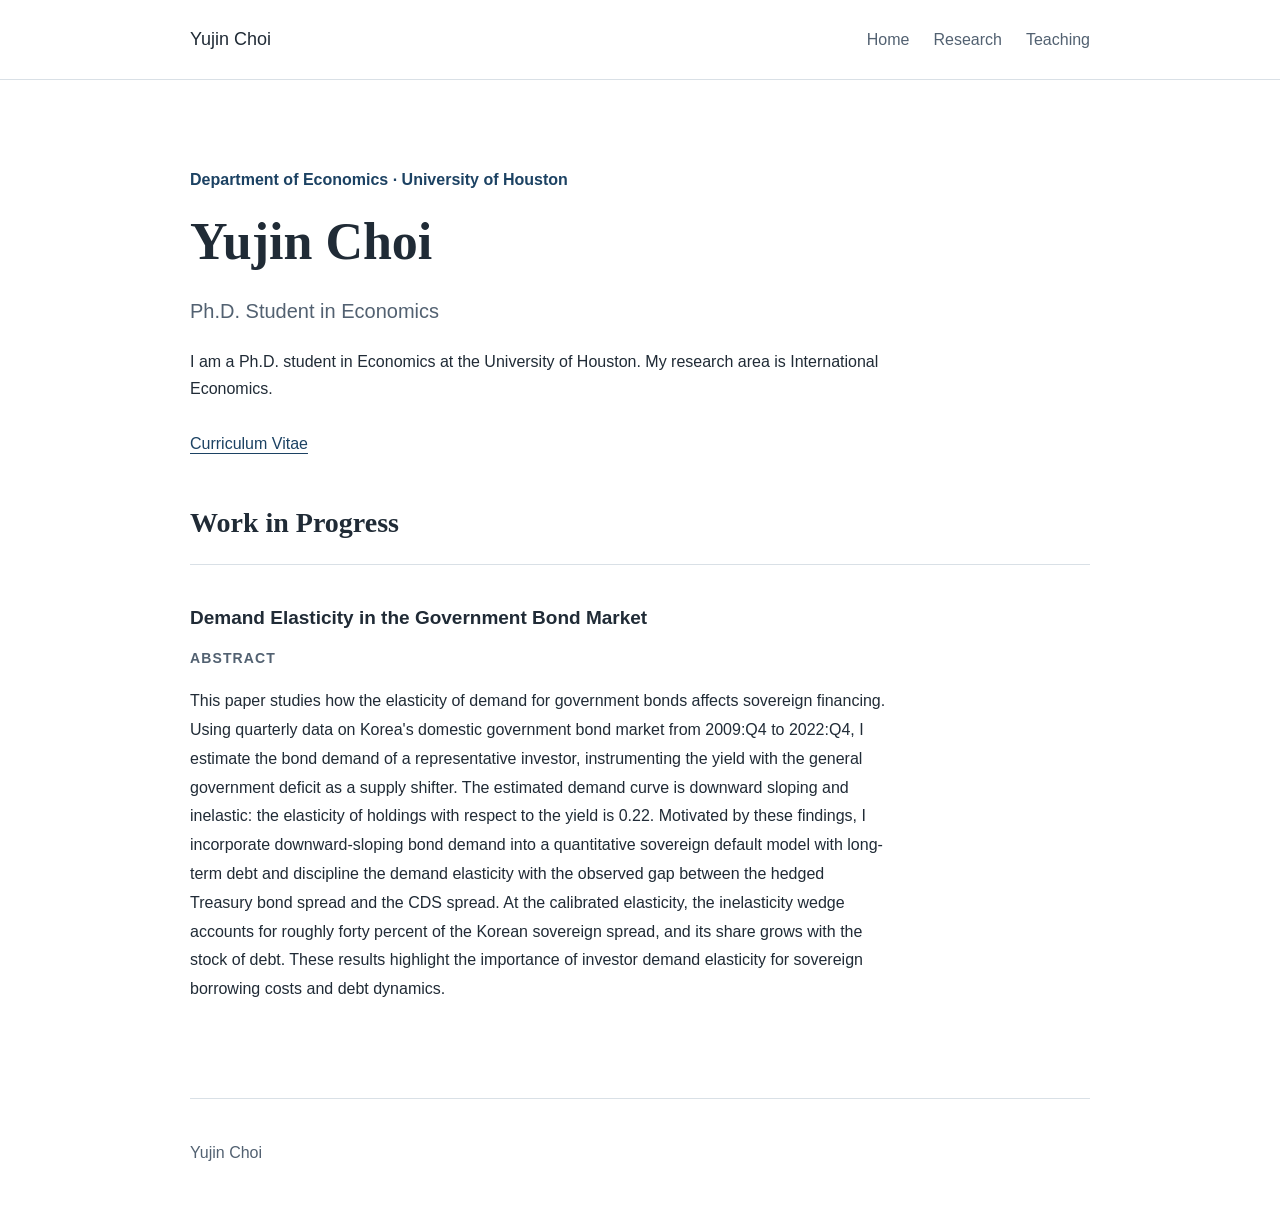
==== index.html @ 4df094a8 "Change site name from strong to anchor tag" ====
<!DOCTYPE html>
<html lang="en">
<head>
  <meta charset="UTF-8">
  <meta name="viewport" content="width=device-width, initial-scale=1">

  <title>Yujin Choi | Home</title>
  <meta name="description" content="Academic website of Yujin Choi.">

  <link rel="stylesheet" href="style.css">
</head>

<body>
  <header class="site-header">
    <div class="container">
      <a class="site-name" href="index.html">Yujin Choi</a>

      <nav>
        <a href="index.html">Home</a>
        <a href="research.html">Research</a>
        <a href="teaching.html">Teaching</a>
      </nav>
    </div>
  </header>

  <main class="container">
    <p class="eyebrow">Department of Economics · University of Houston</p>

    <h1>Yujin Choi</h1>

    <p class="intro">
      Ph.D. Student in Economics
    </p>

    <p>
      I am a Ph.D. student in Economics at the University of Houston.
      My research area is International Economics.
    </p>

    <p class="cv-link">
      <a href="files/cv_yujinchoi_2026_Sep.pdf">
        Curriculum Vitae
      </a>
    </p>

    <section class="work-in-progress" aria-labelledby="work-title">
      <h2 id="work-title">Work in Progress</h2>

      <article class="paper">
        <h3>
          Demand Elasticity in the Government Bond Market
        </h3>

        <p class="abstract-label">Abstract</p>

        <p class="abstract">
          This paper studies how the elasticity of demand for government bonds affects sovereign financing. Using quarterly data on Korea's domestic government bond market from 2009:Q4 to 2022:Q4, I estimate the bond demand of a representative investor, instrumenting the yield with the general government deficit as a supply shifter. The estimated demand curve is downward sloping and inelastic: the elasticity of holdings with respect to the yield is 0.22. Motivated by these findings, I incorporate downward-sloping bond demand into a quantitative sovereign default model with long-term debt and discipline the demand elasticity with the observed gap between the hedged Treasury bond spread and the CDS spread. At the calibrated elasticity, the inelasticity wedge accounts for roughly forty percent of the Korean sovereign spread, and its share grows with the stock of debt. These results highlight the importance of investor demand elasticity for sovereign borrowing costs and debt dynamics.
        </p>
      </article>
    </section>
  </main>

  <footer class="container">
    <p>Yujin Choi</p>
  </footer>
</body>
</html>
---- style.css ----
:root {
  --text: #202b36;
  --muted: #526171;
  --accent: #1c4263;
  --line: #d9e0e6;
}

* {
  box-sizing: border-box;
}

body {
  margin: 0;
  color: var(--text);
  font-family: Arial, sans-serif;
  font-size: 16px;
  line-height: 1.7;
}

.container {
  width: min(900px, calc(100% - 40px));
  margin: 0 auto;
}

.site-header {
  border-bottom: 1px solid var(--line);
  padding: 24px 0;
}

.site-header .container {
  display: flex;
  justify-content: space-between;
  align-items: center;
  gap: 24px;
}

.site-name {
  color: var(--text);
  font-size: 18px;
  text-decoration: none;
}

.site-name:hover {
  color: var(--accent);
  text-decoration: underline;
}

nav {
  display: flex;
  gap: 24px;
}

nav a {
  color: var(--muted);
  text-decoration: none;
}

nav a:hover {
  color: var(--accent);
  text-decoration: underline;
}

main {
  min-height: 70vh;
  padding: 70px 0;
}

h1,
h2,
h3 {
  line-height: 1.25;
}

h1 {
  font-family: Georgia, serif;
  font-size: 52px;
  margin: 0 0 20px;
}

h2 {
  font-family: Georgia, serif;
  font-size: 28px;
  margin-top: 45px;
}

h3 {
  font-size: 19px;
}

p {
  max-width: 700px;
}

.eyebrow {
  color: var(--accent);
  font-weight: bold;
}

.intro {
  color: var(--muted);
  font-size: 20px;
}

.button {
  display: inline-block;
  border: 1px solid var(--accent);
  color: var(--accent);
  padding: 10px 18px;
  text-decoration: none;
  margin-top: 20px;
}

.button:hover {
  background: var(--accent);
  color: white;
}
.cv-link {
  margin-top: 28px;
}

.cv-link a {
  color: var(--accent);
  text-decoration: underline;
  text-underline-offset: 4px;
}

.cv-link a:hover {
  color: var(--text);
}

.work-in-progress {
  margin-top: 48px;
}

.paper {
  border-top: 1px solid var(--line);
  padding-top: 22px;
}

.paper h3 {
  max-width: 700px;
  margin-bottom: 18px;
}

.abstract-label {
  color: var(--muted);
  font-size: 14px;
  font-weight: bold;
  letter-spacing: 0.08em;
  text-transform: uppercase;
  margin-bottom: 8px;
}

.abstract {
  max-width: 700px;
  margin-bottom: 24px;
  line-height: 1.8;
  text-align: left;
}

footer {
  border-top: 1px solid var(--line);
  color: var(--muted);
  padding: 24px 0;
}

@media (max-width: 600px) {
  .site-header .container {
    align-items: flex-start;
    flex-direction: column;
  }

  nav {
    gap: 16px;
  }

  h1 {
    font-size: 40px;
  }

  main {
    padding: 45px 0;
  }
}
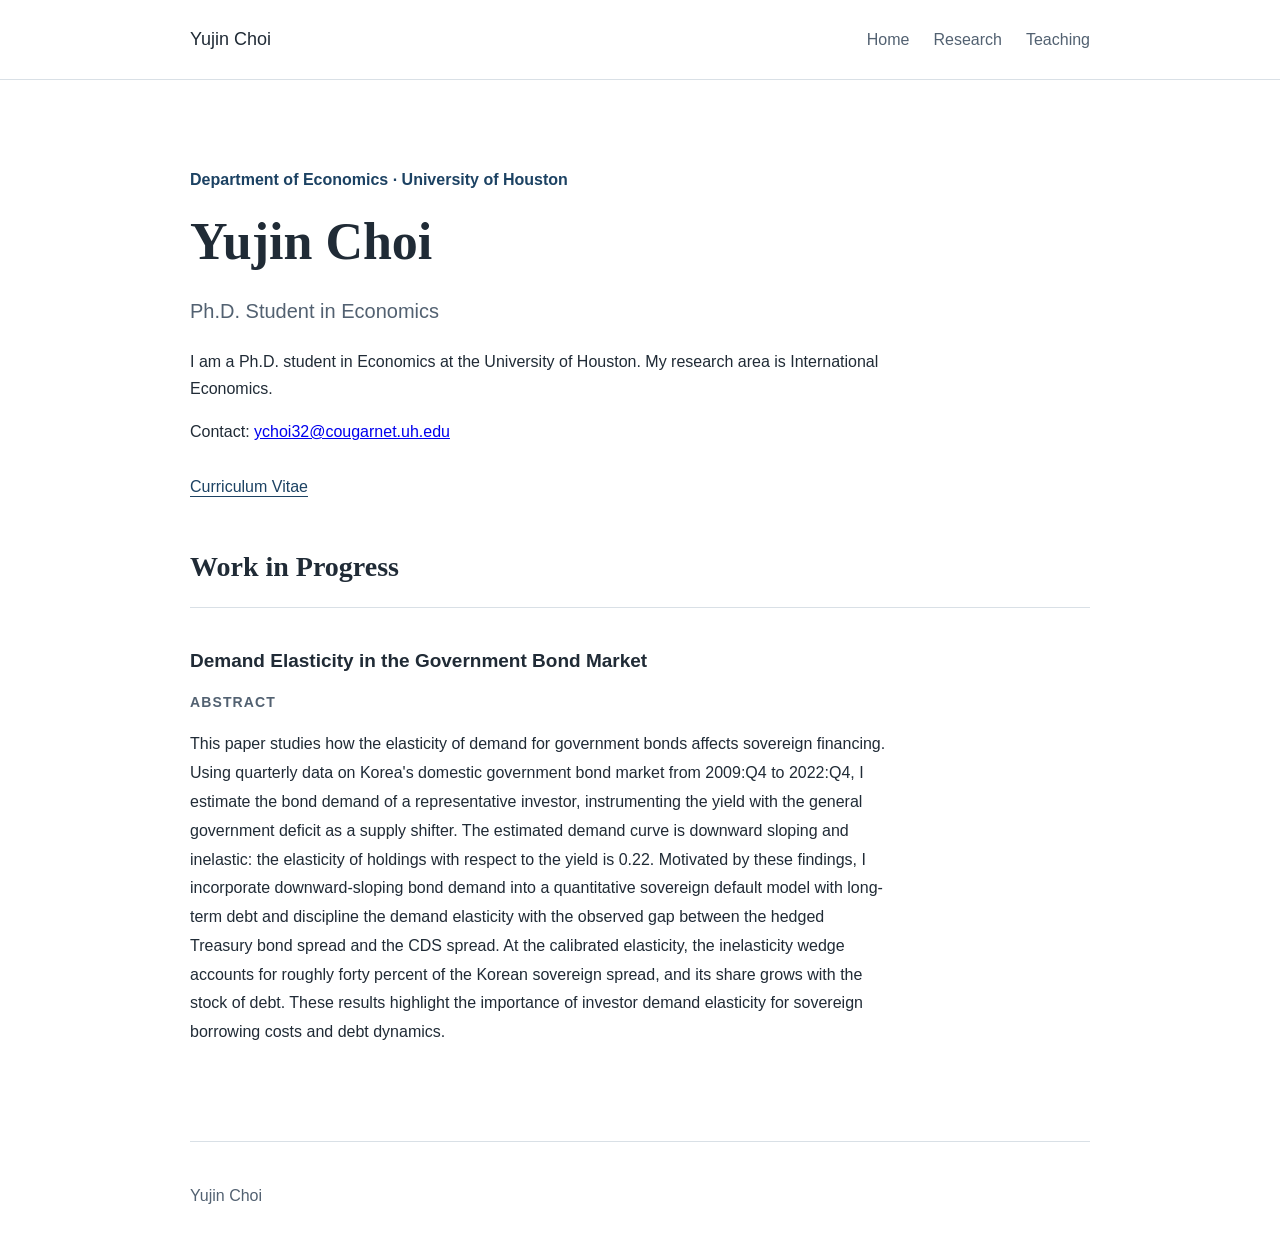
==== commit ad57e96a: "Add contact information section to index.html" ====
--- a/index.html
+++ b/index.html
@@ -37,6 +37,13 @@
       My research area is International Economics.
     </p>
 
+    <p class="contact">
+      Contact:
+      <a href="mailto:ychoi32@cougarnet.uh.edu">
+        ychoi32@cougarnet.uh.edu
+      </a>
+    </p>
+
     <p class="cv-link">
       <a href="files/cv_yujinchoi_2026_Sep.pdf">
         Curriculum Vitae
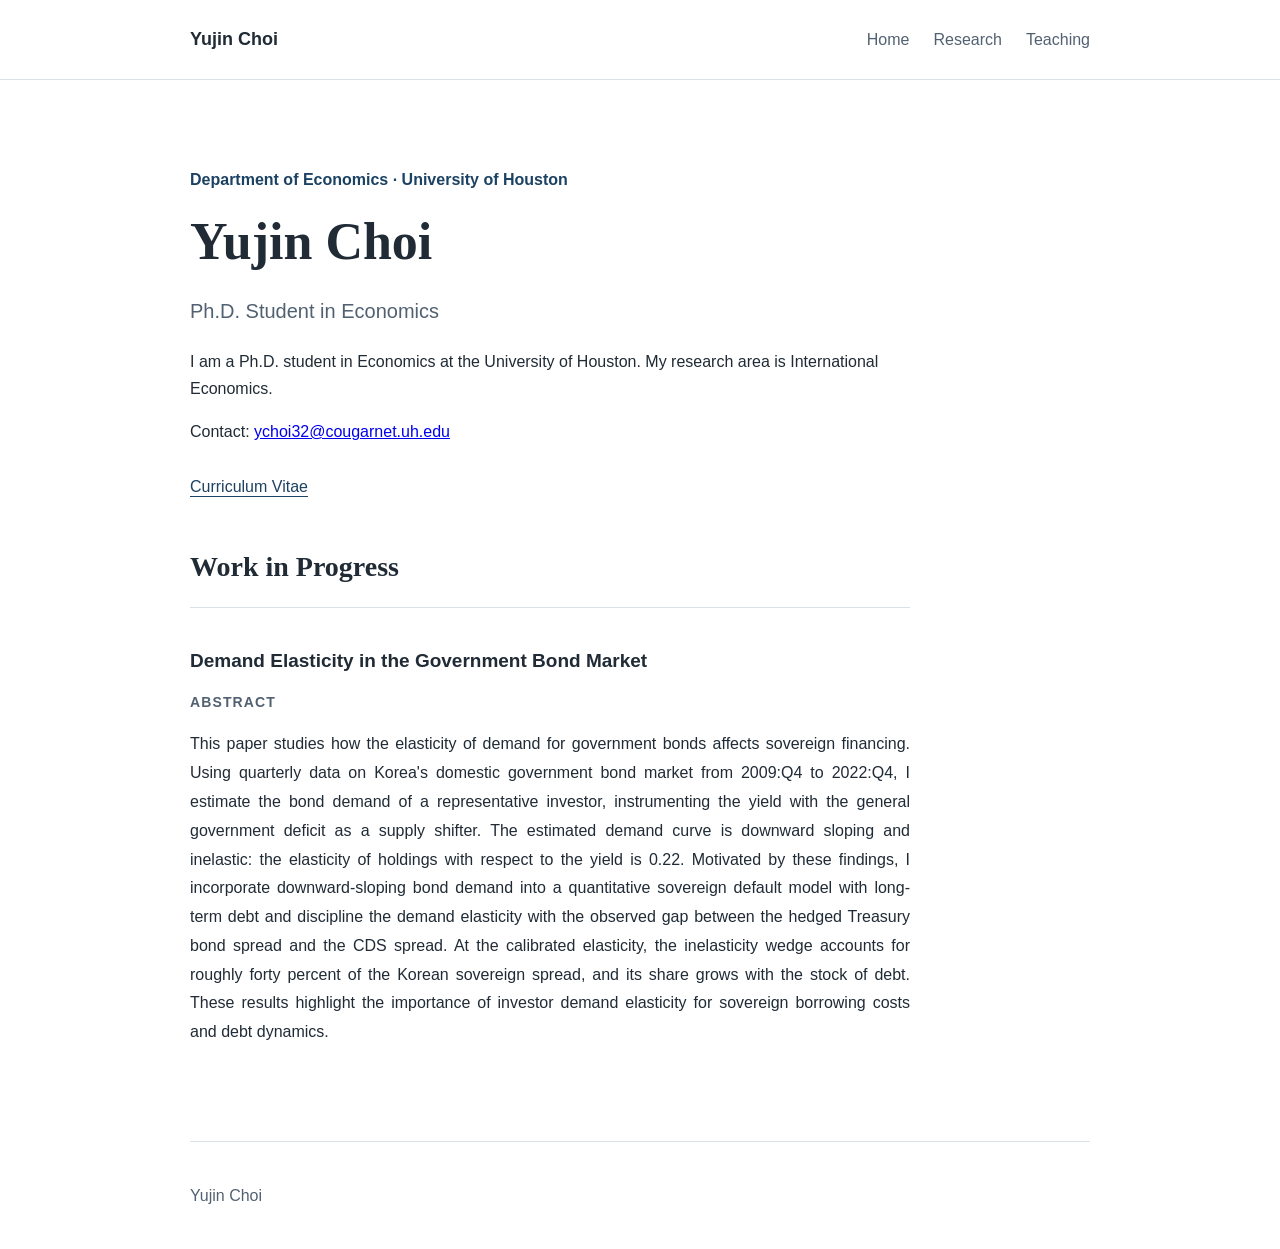
==== commit dc62cafa: "Change site name link to strong element" ====
--- a/index.html
+++ b/index.html
@@ -13,7 +13,7 @@
 <body>
   <header class="site-header">
     <div class="container">
-      <a class="site-name" href="index.html">Yujin Choi</a>
+      <strong class="site-name">Yujin Choi</strong>
 
       <nav>
         <a href="index.html">Home</a>
--- a/style.css
+++ b/style.css
@@ -133,6 +133,7 @@
 }
 
 .paper {
+  max-width: 720px;
   border-top: 1px solid var(--line);
   padding-top: 22px;
 }
@@ -152,10 +153,13 @@
 }
 
 .abstract {
-  max-width: 700px;
+  max-width: 720px;
   margin-bottom: 24px;
   line-height: 1.8;
-  text-align: left;
+  text-align: justify;
+  text-justify: inter-word;
+  white-space: normal;
+  overflow-wrap: break-word;
 }
 
 footer {
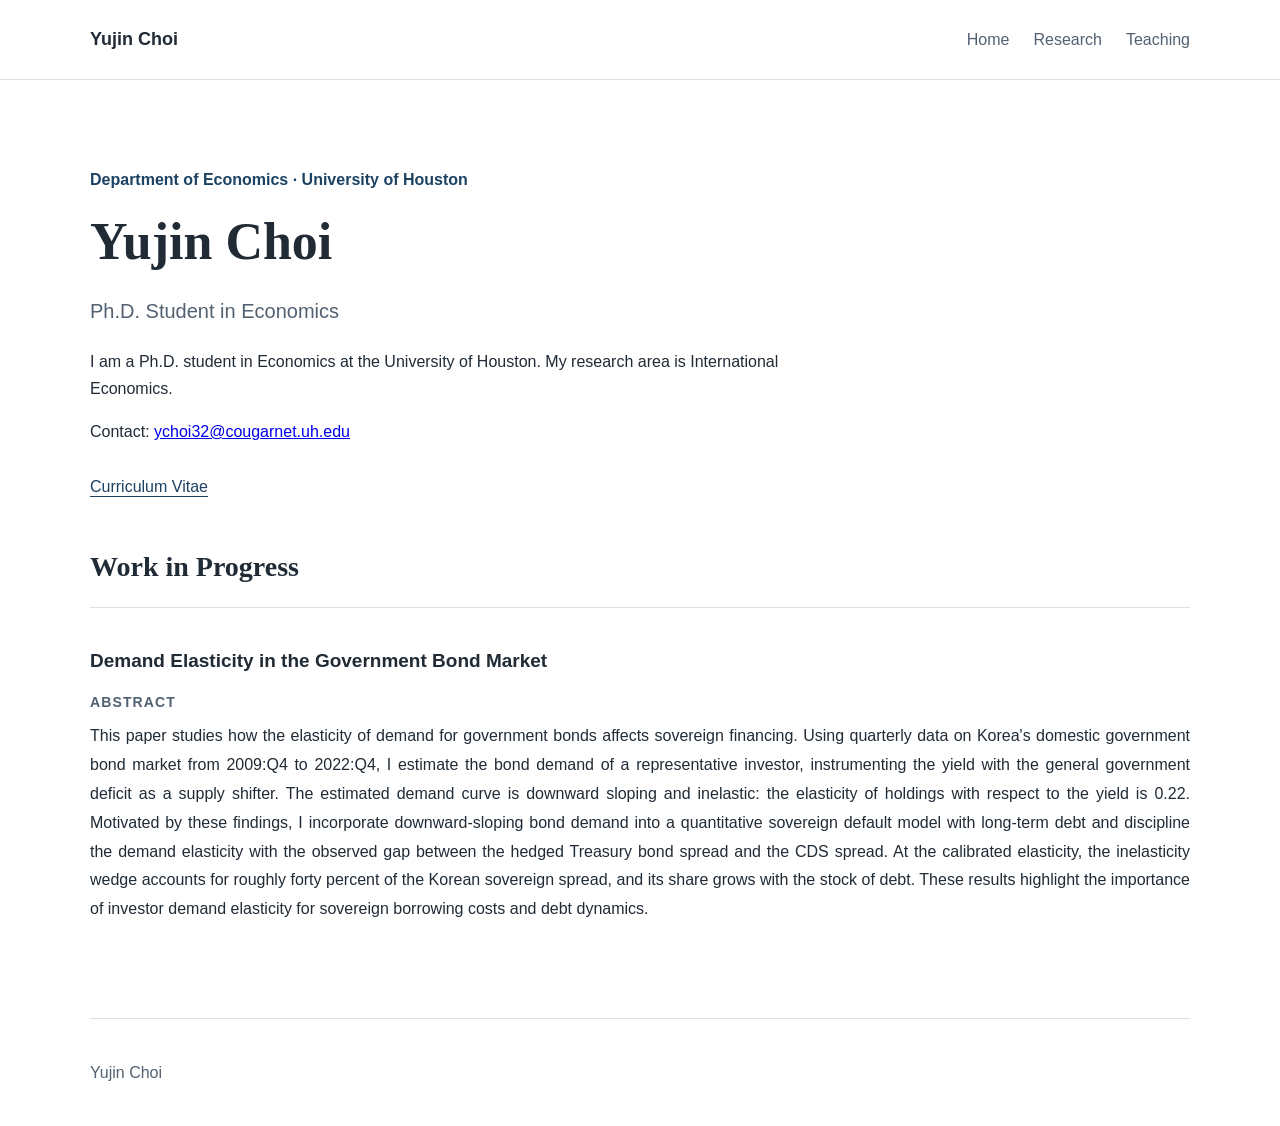
==== commit ad2f4182: "Integrate Google Analytics tracking code Added Google Analytics tracking scripts to the head section" ====
--- a/index.html
+++ b/index.html
@@ -1,6 +1,17 @@
 <!DOCTYPE html>
 <html lang="en">
 <head>
+  <script async src="https://www.googletagmanager.com/gtag/js?id=G-69RHDYKQL4"></script>
+  <script>
+    window.dataLayer = window.dataLayer || [];
+
+    function gtag() {
+      dataLayer.push(arguments);
+    }
+
+    gtag('js', new Date());
+    gtag('config', 'G-69RHDYKQL4');
+  </script>
   <meta charset="UTF-8">
   <meta name="viewport" content="width=device-width, initial-scale=1">
 
--- a/style.css
+++ b/style.css
@@ -18,7 +18,7 @@
 }
 
 .container {
-  width: min(900px, calc(100% - 40px));
+  width: min(1100px, calc(100% - 40px));
   margin: 0 auto;
 }
 
@@ -37,12 +37,6 @@
 .site-name {
   color: var(--text);
   font-size: 18px;
-  text-decoration: none;
-}
-
-.site-name:hover {
-  color: var(--accent);
-  text-decoration: underline;
 }
 
 nav {
@@ -94,6 +88,7 @@
 .eyebrow {
   color: var(--accent);
   font-weight: bold;
+  white-space: nowrap;
 }
 
 .intro {
@@ -133,7 +128,8 @@
 }
 
 .paper {
-  max-width: 720px;
+  width: 100%;
+  max-width: none;
   border-top: 1px solid var(--line);
   padding-top: 22px;
 }
@@ -153,12 +149,16 @@
 }
 
 .abstract {
-  max-width: 720px;
-  margin-bottom: 24px;
+  width: 100%;
+  max-width: none;
+  margin: 0 0 24px 0;
+  color: var(--text);
+  font-size: 16px;
   line-height: 1.8;
   text-align: justify;
+  text-align-last: left;
   text-justify: inter-word;
-  white-space: normal;
+  hyphens: auto;
   overflow-wrap: break-word;
 }
 
@@ -169,6 +169,11 @@
 }
 
 @media (max-width: 600px) {
+  .eyebrow {
+    font-size: 12px;
+    letter-spacing: -0.02em;
+  }
+
   .site-header .container {
     align-items: flex-start;
     flex-direction: column;
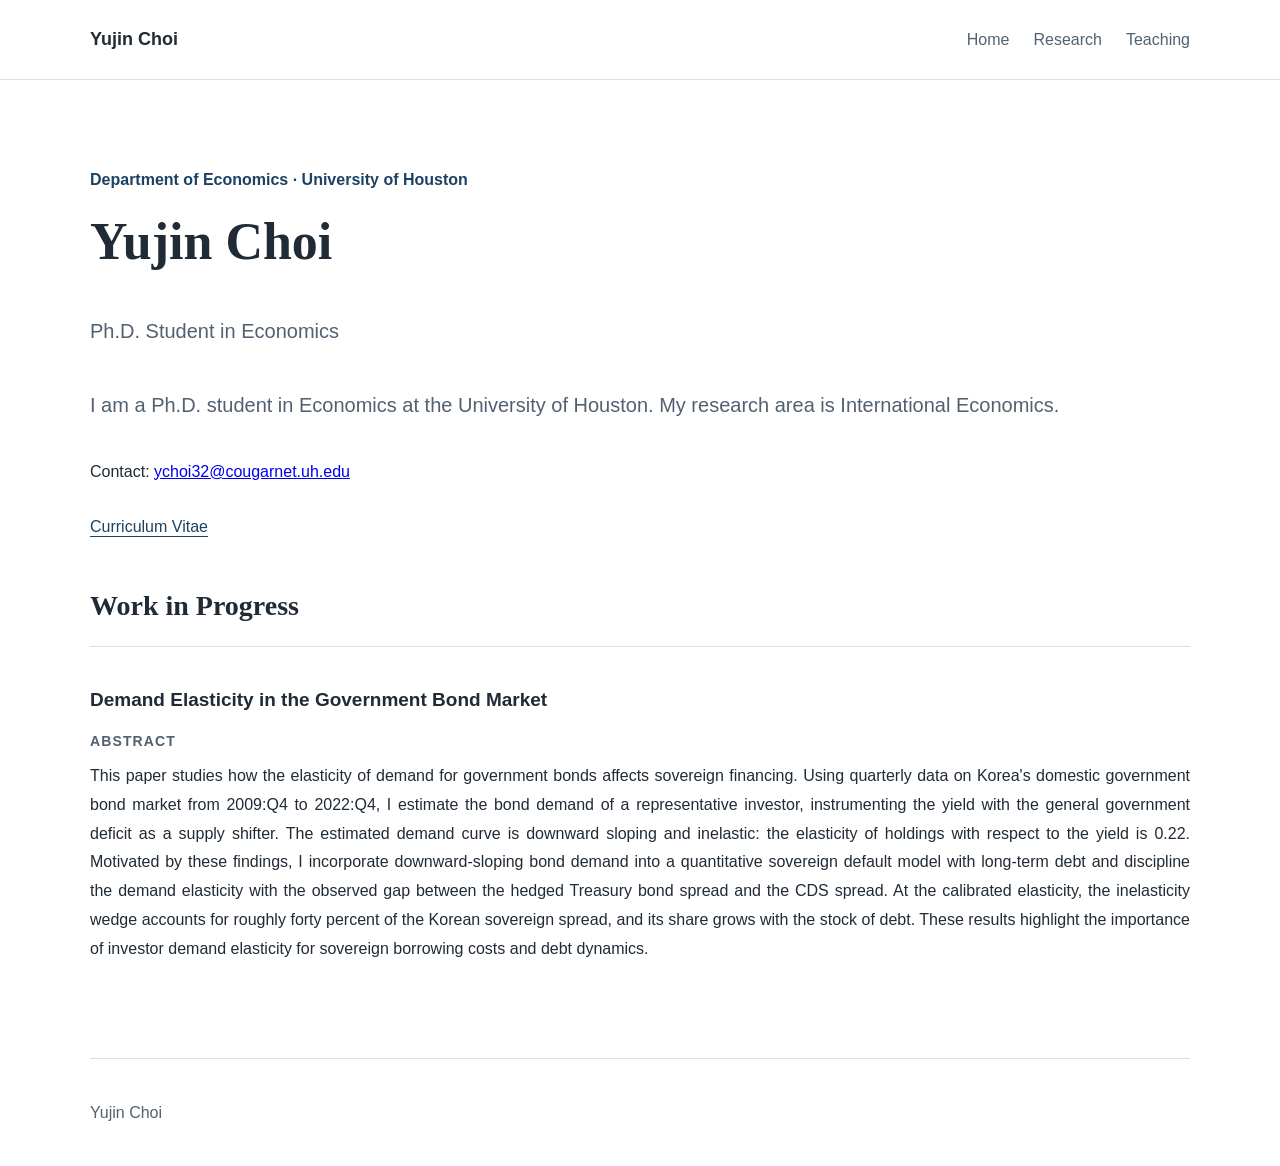
==== commit a91fd74a: "Add class attribute to introductory paragraph Updated paragraph to include class attribute for styli" ====
--- a/index.html
+++ b/index.html
@@ -43,7 +43,7 @@
       Ph.D. Student in Economics
     </p>
 
-    <p>
+    <p class="intro">
       I am a Ph.D. student in Economics at the University of Houston.
       My research area is International Economics.
     </p>
--- a/style.css
+++ b/style.css
@@ -170,8 +170,9 @@
 
 @media (max-width: 600px) {
   .eyebrow {
-    font-size: 12px;
-    letter-spacing: -0.02em;
+    font-size: 14px;
+    letter-spacing: 0;
+    white-space: nowrap;
   }
 
   .site-header .container {
@@ -191,3 +192,12 @@
     padding: 45px 0;
   }
 }
+
+@media (min-width: 601px) {
+  .intro {
+    display: inline-block;
+    width: max-content;
+    max-width: none !important;
+    white-space: nowrap !important;
+  }
+}
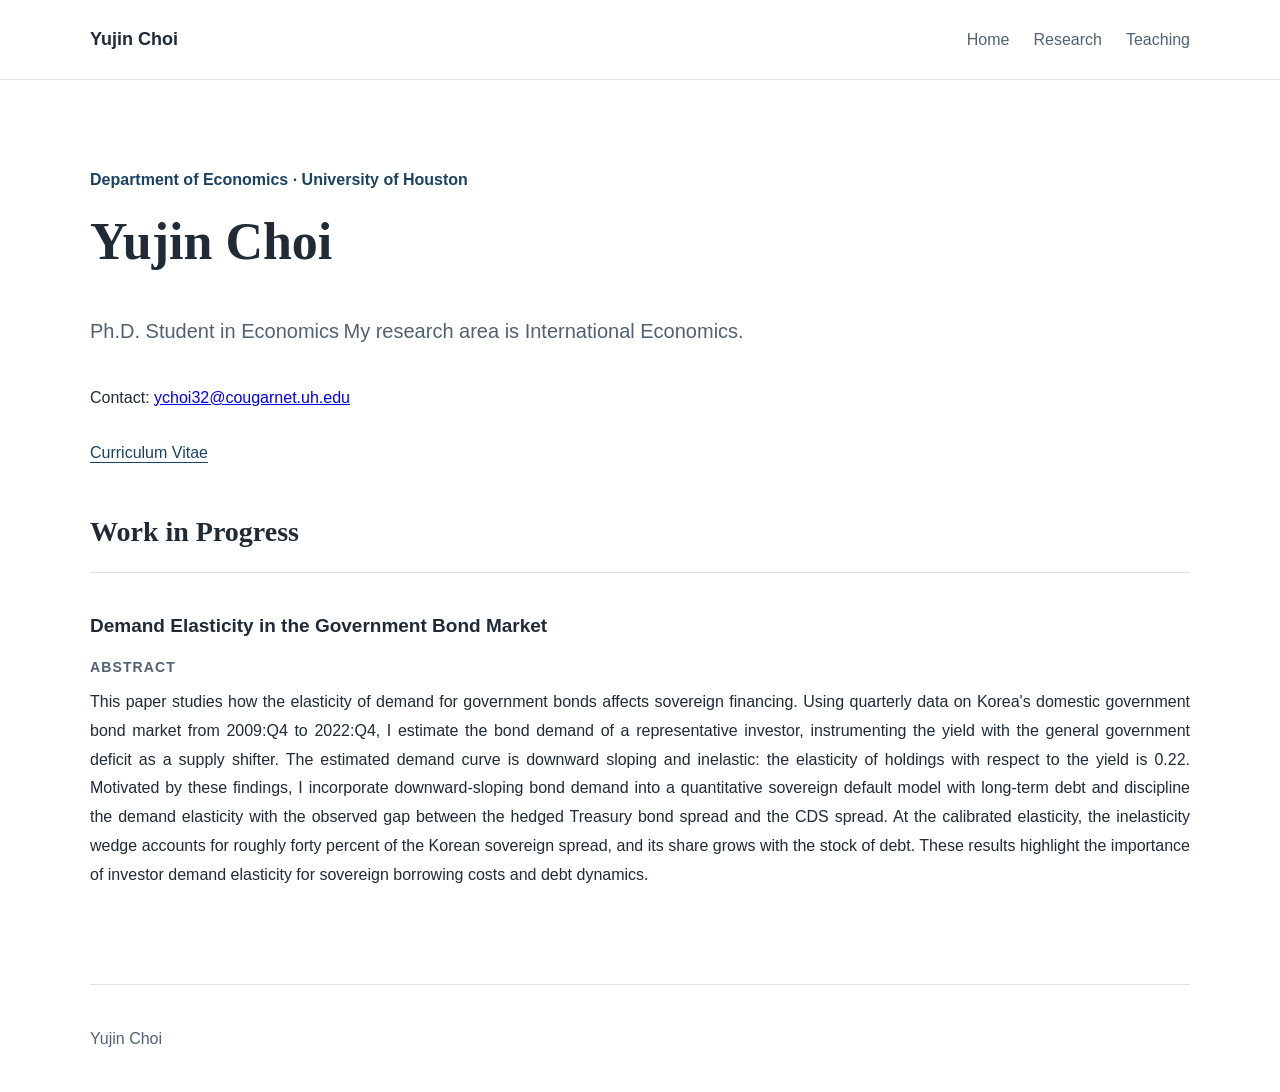
==== commit 6ce669b3: "Revise introduction paragraph in index.html Removed redundant introduction about being a Ph.D. stude" ====
--- a/index.html
+++ b/index.html
@@ -44,7 +44,6 @@
     </p>
 
     <p class="intro">
-      I am a Ph.D. student in Economics at the University of Houston.
       My research area is International Economics.
     </p>
 
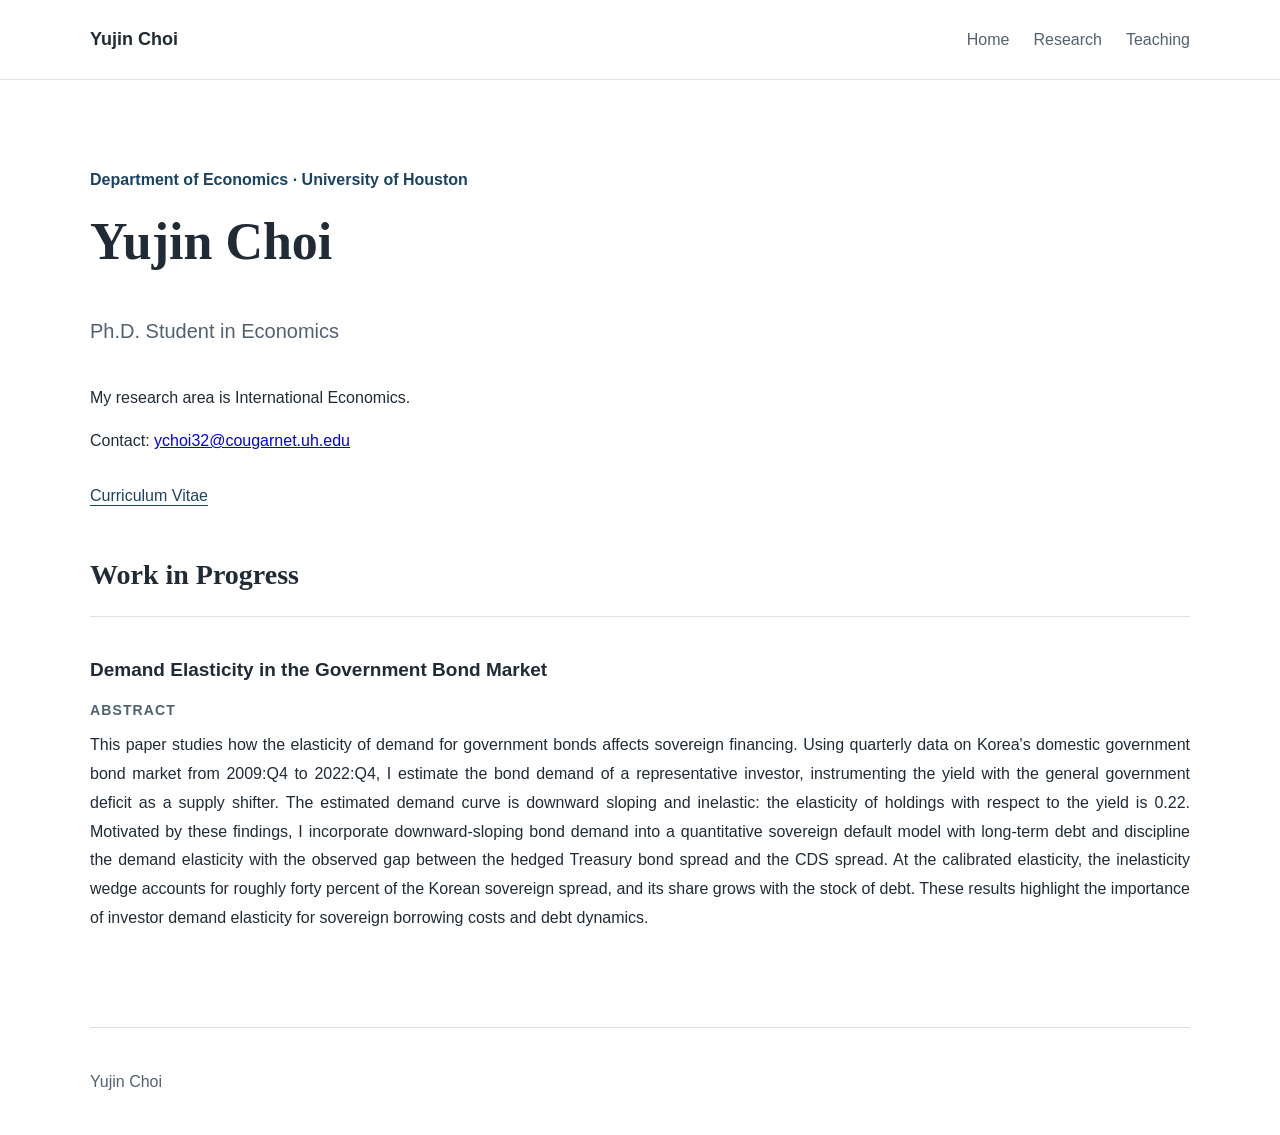
==== commit 0907b2f9: "Refactor intro paragraph in index.html Removed redundant class from the introductory paragraph." ====
--- a/index.html
+++ b/index.html
@@ -43,7 +43,7 @@
       Ph.D. Student in Economics
     </p>
 
-    <p class="intro">
+    <p>
       My research area is International Economics.
     </p>
 
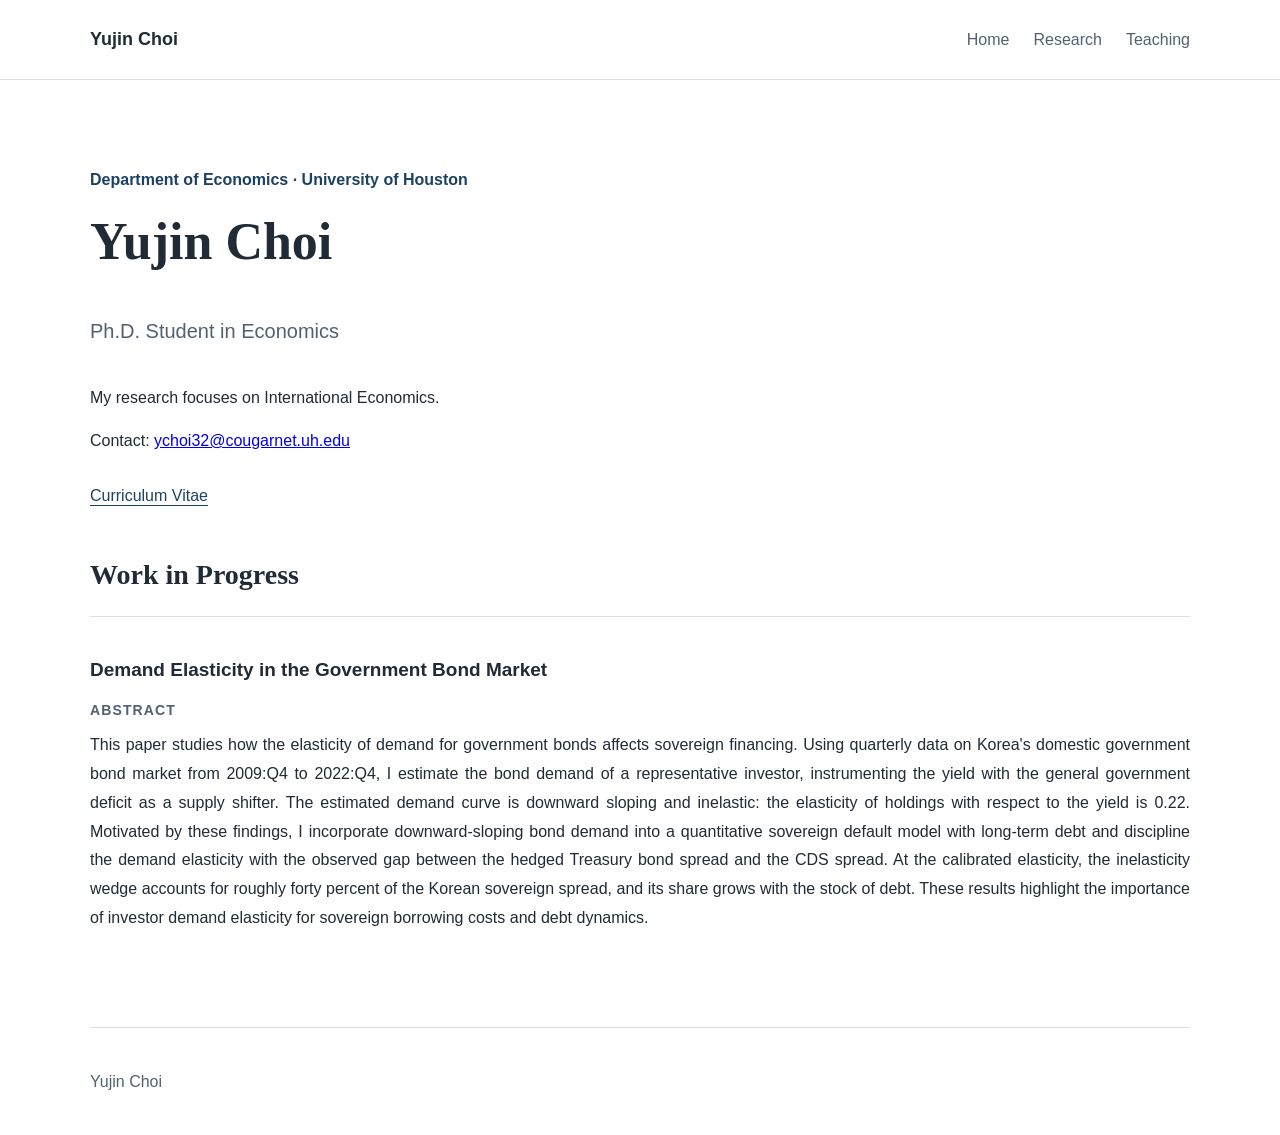
==== commit 312e7c07: "Refine research description in index.html" ====
--- a/index.html
+++ b/index.html
@@ -44,7 +44,7 @@
     </p>
 
     <p>
-      My research area is International Economics.
+      My research focuses on International Economics.
     </p>
 
     <p class="contact">
